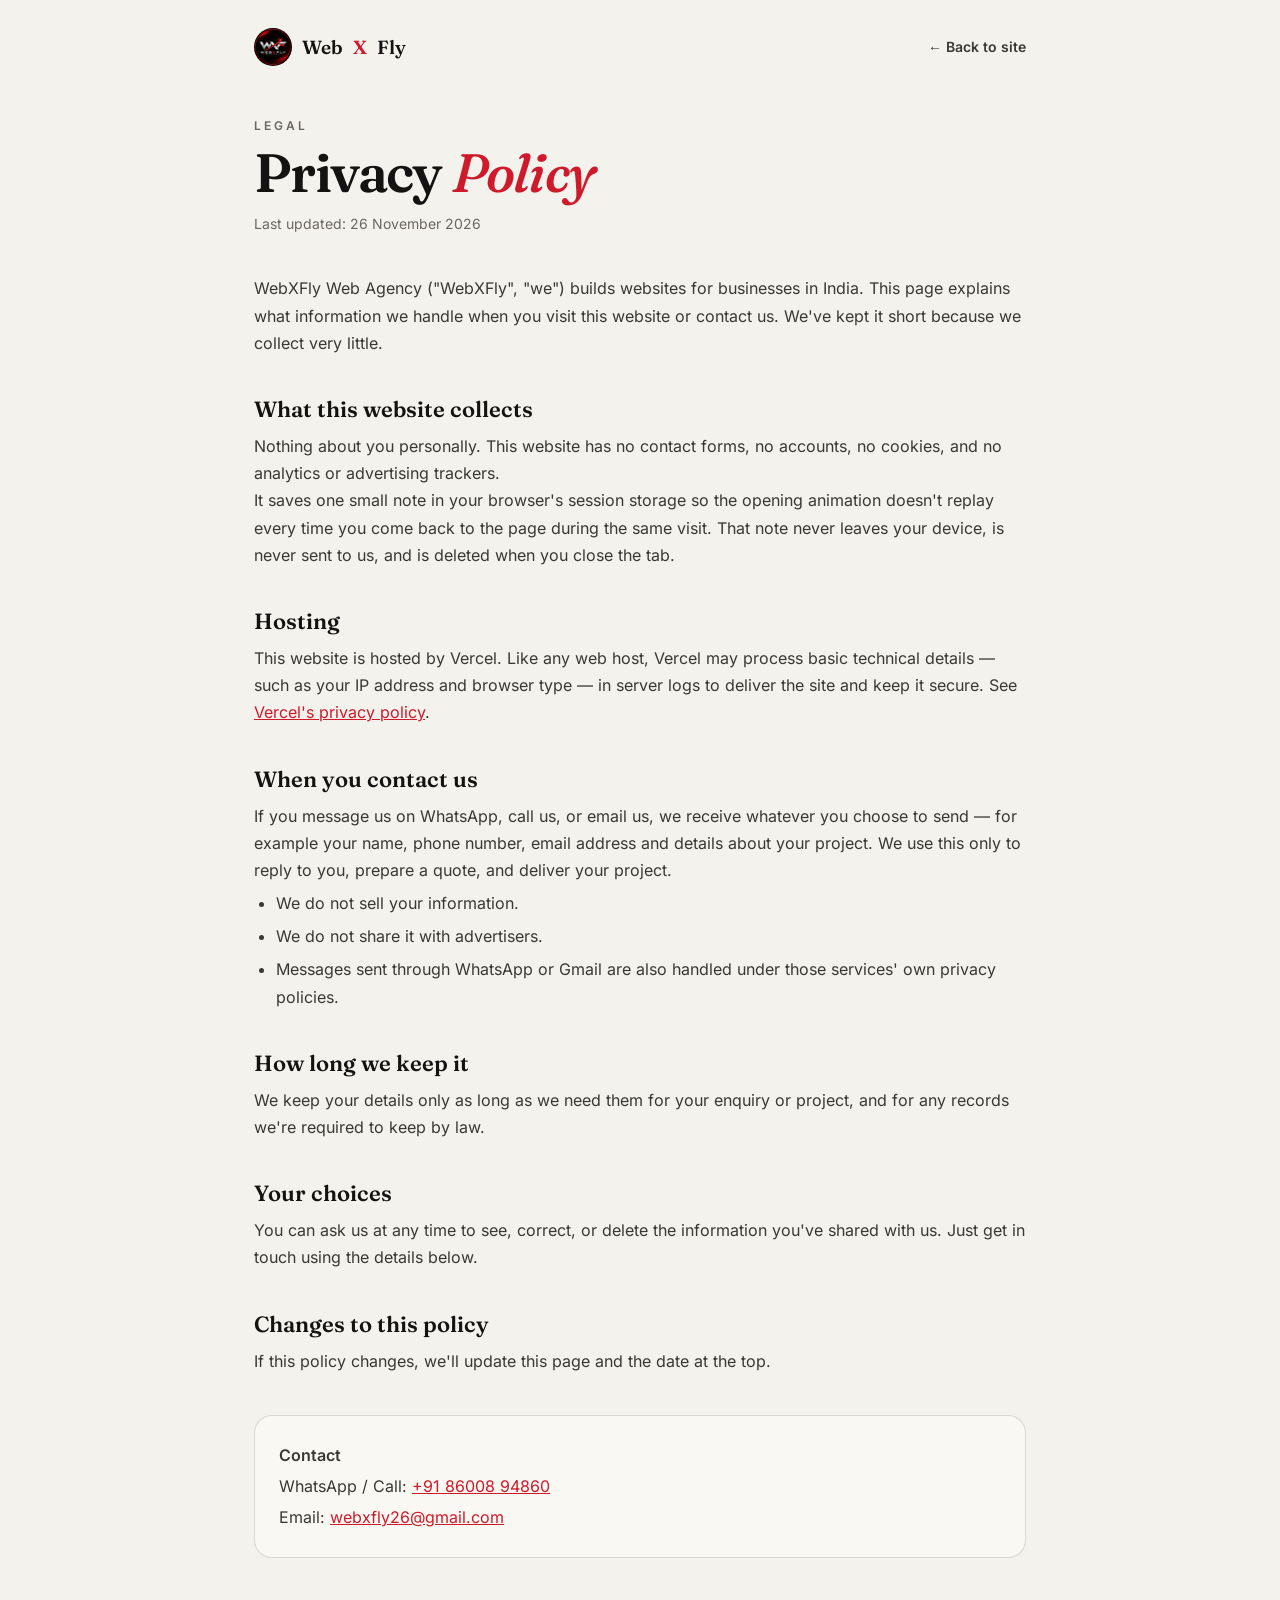
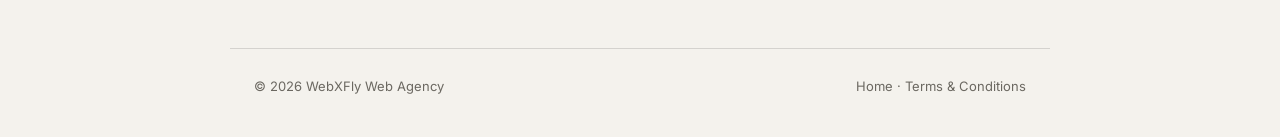
==== webxfly-website/privacy.html @ d068961c "Add files via upload" ====
<!DOCTYPE html>
<html lang="en">
<head>
  <meta charset="UTF-8">
  <meta name="viewport" content="width=device-width, initial-scale=1.0">
  <title>Privacy Policy — WebXFly</title>
  <meta name="description" content="How WebXFly handles your information. This website uses no cookies, no tracking and no forms.">
  <meta name="theme-color" content="#f4f2ed">
  <link rel="icon" href="favicon.ico" sizes="48x48">
  <link rel="icon" href="assets/icon-192.png" type="image/png" sizes="192x192">
  <link rel="manifest" href="site.webmanifest">
  <link rel="stylesheet" href="css/legal.css">
</head>
<body>
  <div class="top">
    <a class="brand" href="index.html"><img src="assets/logo.png" alt="" width="38" height="38">Web<span>X</span>Fly</a>
    <a class="back" href="index.html">← Back to site</a>
  </div>

  <main>
    <p class="kick">Legal</p>
    <h1>Privacy <em>Policy</em></h1>
    <p class="date">Last updated: 26 November 2026</p>

    <p>WebXFly Web Agency ("WebXFly", "we") builds websites for businesses in India. This page explains what information
      we handle when you visit this website or contact us. We've kept it short because we collect very little.</p>

    <h2>What this website collects</h2>
    <p>Nothing about you personally. This website has no contact forms, no accounts, no cookies, and no analytics or
      advertising trackers.</p>
    <p>It saves one small note in your browser's session storage so the opening animation doesn't replay every time you
      come back to the page during the same visit. That note never leaves your device, is never sent to us, and is
      deleted when you close the tab.</p>

    <h2>Hosting</h2>
    <p>This website is hosted by Vercel. Like any web host, Vercel may process basic technical details — such as your IP
      address and browser type — in server logs to deliver the site and keep it secure. See
      <a href="https://vercel.com/legal/privacy-policy" target="_blank" rel="noopener noreferrer">Vercel's privacy policy</a>.</p>

    <h2>When you contact us</h2>
    <p>If you message us on WhatsApp, call us, or email us, we receive whatever you choose to send — for example your
      name, phone number, email address and details about your project. We use this only to reply to you, prepare a
      quote, and deliver your project.</p>
    <ul>
      <li>We do not sell your information.</li>
      <li>We do not share it with advertisers.</li>
      <li>Messages sent through WhatsApp or Gmail are also handled under those services' own privacy policies.</li>
    </ul>

    <h2>How long we keep it</h2>
    <p>We keep your details only as long as we need them for your enquiry or project, and for any records we're required
      to keep by law.</p>

    <h2>Your choices</h2>
    <p>You can ask us at any time to see, correct, or delete the information you've shared with us. Just get in touch
      using the details below.</p>

    <h2>Changes to this policy</h2>
    <p>If this policy changes, we'll update this page and the date at the top.</p>

    <div class="box">
      <p><b>Contact</b></p>
      <p>WhatsApp / Call: <a href="tel:+918600894860">+91&nbsp;86008&nbsp;94860</a></p>
      <p>Email: <a href="#" data-mail="gmail.com|webxfly26" data-subject="Privacy question"><span data-mail-text>tap to email us</span></a></p>
    </div>
  </main>

  <footer>
    <span>© 2026 WebXFly Web Agency</span>
    <span><a href="index.html">Home</a> · <a href="terms.html">Terms &amp; Conditions</a></span>
  </footer>
  <script src="js/mail.js"></script>
</body>
</html>
---- webxfly-website/css/legal.css ----
/* WebXFly — Privacy, Terms and 404 pages */
@font-face{font-family:'Fraunces';font-style:italic;font-weight:500;font-display:swap;src:url(../assets/fonts/fraunces-latin-500-italic.woff2) format('woff2')}
@font-face{font-family:'Fraunces';font-weight:600;font-display:swap;src:url(../assets/fonts/fraunces-latin-600-normal.woff2) format('woff2')}
@font-face{font-family:'Inter';font-weight:400;font-display:swap;src:url(../assets/fonts/inter-latin-400-normal.woff2) format('woff2')}
@font-face{font-family:'Inter';font-weight:600;font-display:swap;src:url(../assets/fonts/inter-latin-600-normal.woff2) format('woff2')}
:root{--paper:#f4f2ed;--ink:#141312;--ink-2:#3a3833;--muted:#6b6861;--red:#ce1a2b;--line:rgba(20,18,16,.14)}
*{margin:0;padding:0;box-sizing:border-box}
body{background:var(--paper);color:var(--ink);font:400 16px/1.7 'Inter',system-ui,sans-serif;-webkit-font-smoothing:antialiased}
a{color:var(--red)}
:focus-visible{outline:2px solid var(--red);outline-offset:3px;border-radius:4px}
.top{display:flex;align-items:center;justify-content:space-between;gap:16px;max-width:820px;margin:0 auto;padding:28px 24px}
.top .brand{display:flex;align-items:center;gap:10px;color:var(--ink);text-decoration:none;font:600 19px 'Fraunces',serif}
.top .brand img{width:38px;height:38px;border-radius:50%}
.top .brand span{color:var(--red)}
.top .back{font:600 14px 'Inter';text-decoration:none;color:var(--ink-2)}
main{max-width:820px;margin:0 auto;padding:24px 24px 90px}
.kick{font:600 12px 'Inter';letter-spacing:.24em;text-transform:uppercase;color:var(--muted)}
h1{font:600 clamp(34px,6vw,54px)/1.05 'Fraunces',serif;letter-spacing:-.03em;margin:12px 0 10px}
h1 em{font-style:italic;font-weight:500;color:var(--red)}
.date{color:var(--muted);font-size:14px;margin-bottom:40px}
h2{font:600 22px 'Fraunces',serif;margin:38px 0 10px}
p,li{color:var(--ink-2)}
ul{padding-left:22px}
li{margin:6px 0}
.box{background:#faf8f3;border:1px solid var(--line);border-radius:18px;padding:22px 24px;margin-top:40px}
.box p{margin:4px 0}
footer{border-top:1px solid var(--line);max-width:820px;margin:0 auto;padding:26px 24px 40px;font-size:13px;color:var(--muted);display:flex;gap:20px;flex-wrap:wrap;justify-content:space-between}
footer a{color:var(--muted);text-decoration:none}
footer a:hover{color:var(--red)}
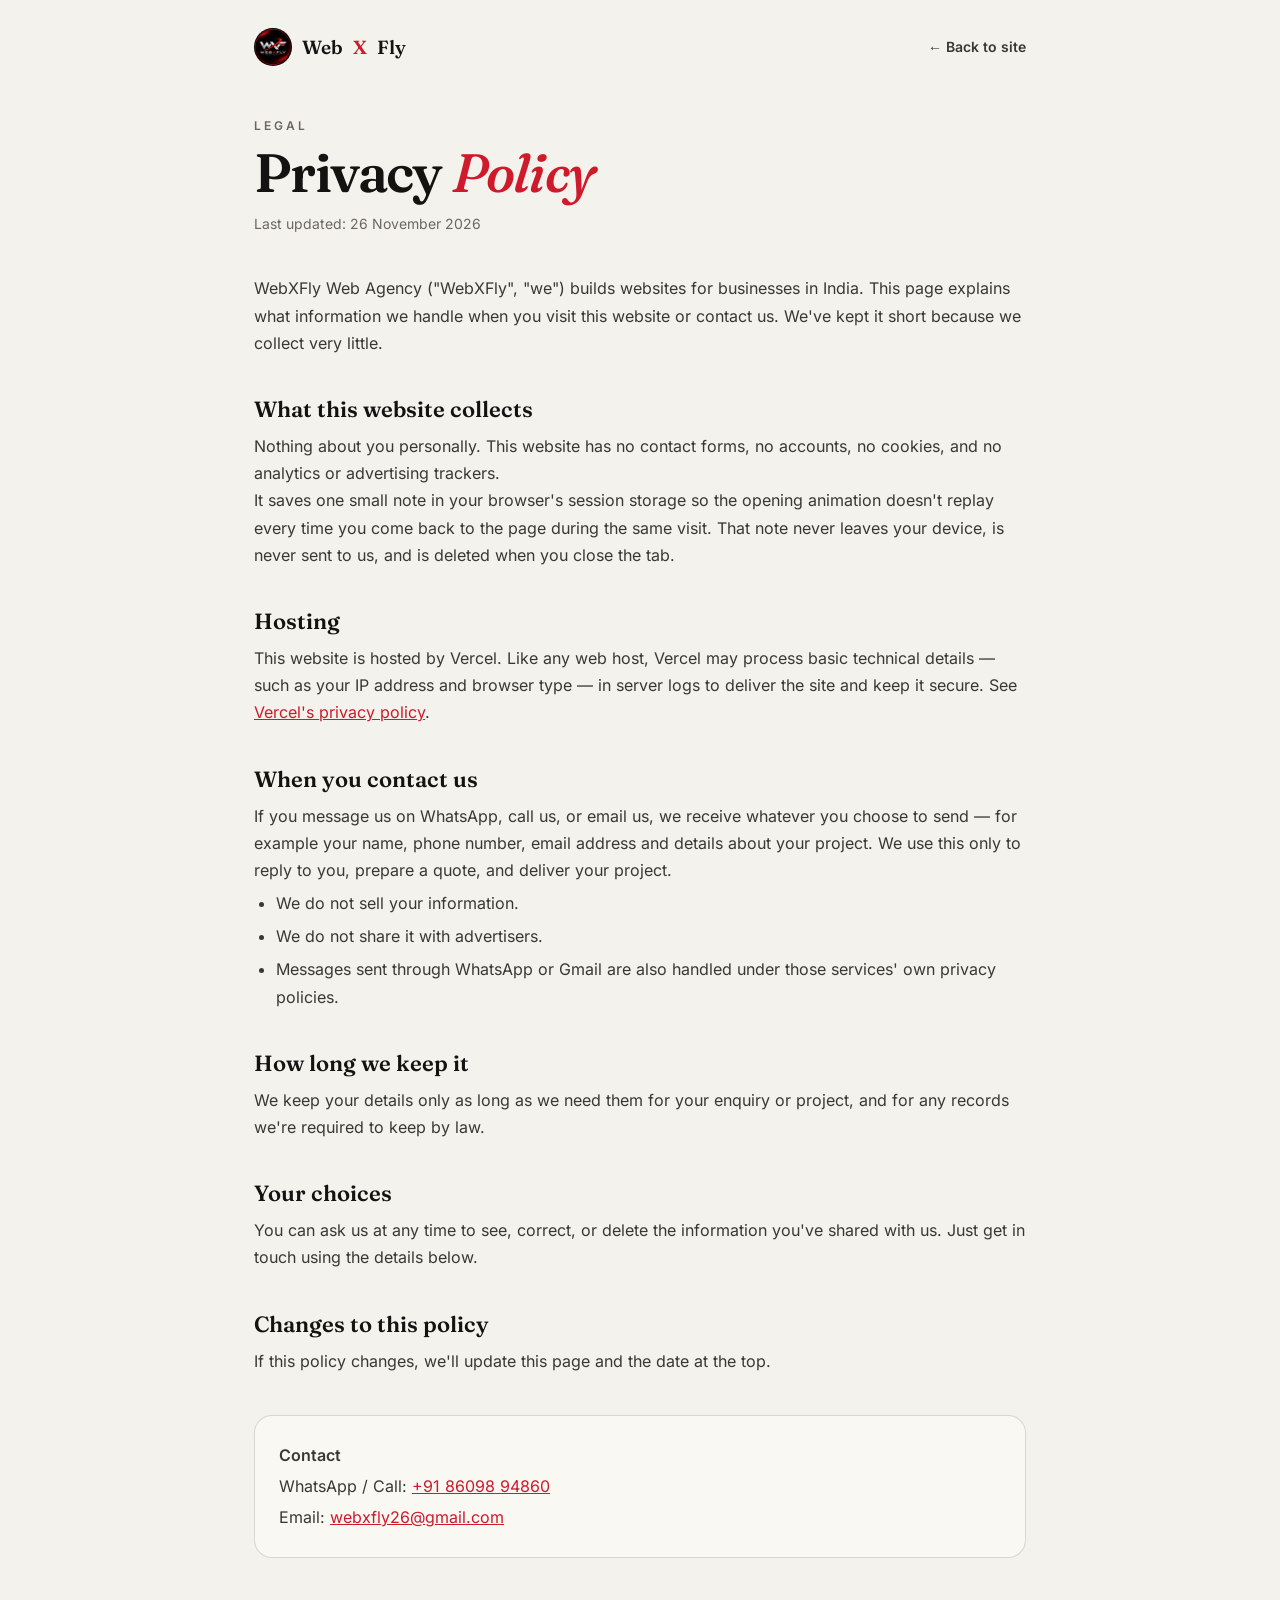
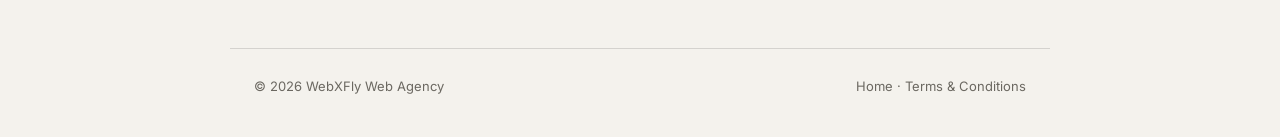
==== commit 47cf6cd6: "Fix contact number and add git config files - Use the correct phone number (+91 8609894860) for ever" ====
--- a/webxfly-website/privacy.html
+++ b/webxfly-website/privacy.html
@@ -60,7 +60,7 @@
 
     <div class="box">
       <p><b>Contact</b></p>
-      <p>WhatsApp / Call: <a href="tel:+918600894860">+91&nbsp;86008&nbsp;94860</a></p>
+      <p>WhatsApp / Call: <a href="tel:+918609894860">+91&nbsp;86098&nbsp;94860</a></p>
       <p>Email: <a href="#" data-mail="gmail.com|webxfly26" data-subject="Privacy question"><span data-mail-text>tap to email us</span></a></p>
     </div>
   </main>
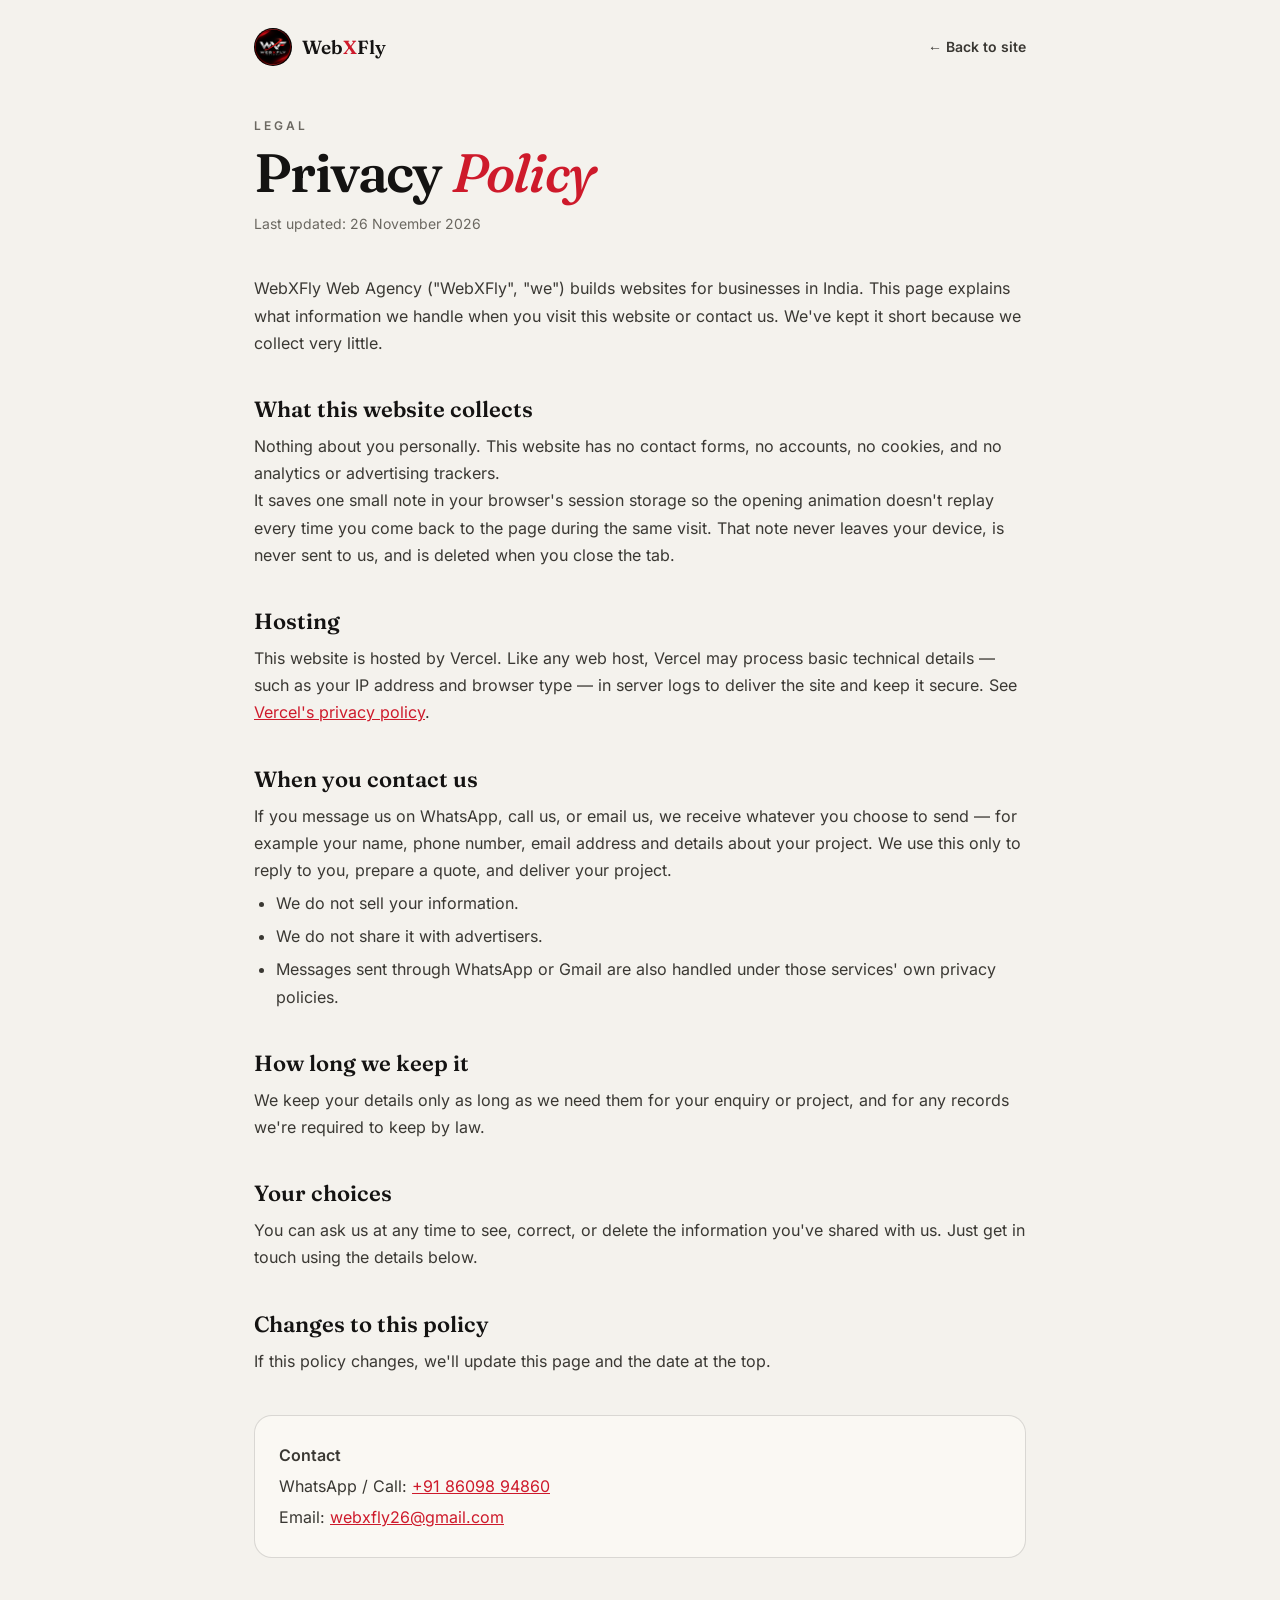
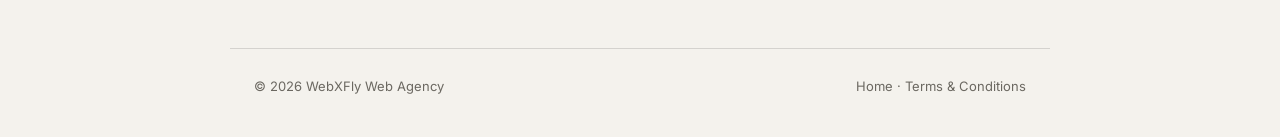
==== commit a0b4dade: "Smoother intro and final polish - Intro: ring split into three layers so the spinning parts rotate  " ====
--- a/webxfly-website/privacy.html
+++ b/webxfly-website/privacy.html
@@ -5,6 +5,7 @@
   <meta name="viewport" content="width=device-width, initial-scale=1.0">
   <title>Privacy Policy — WebXFly</title>
   <meta name="description" content="How WebXFly handles your information. This website uses no cookies, no tracking and no forms.">
+  <link rel="canonical" href="https://webxfly.vercel.app/privacy">
   <meta name="theme-color" content="#f4f2ed">
   <link rel="icon" href="favicon.ico" sizes="48x48">
   <link rel="icon" href="assets/icon-192.png" type="image/png" sizes="192x192">
@@ -13,7 +14,7 @@
 </head>
 <body>
   <div class="top">
-    <a class="brand" href="index.html"><img src="assets/logo.png" alt="" width="38" height="38">Web<span>X</span>Fly</a>
+    <a class="brand" href="index.html"><img src="assets/logo.png" alt="" width="38" height="38"><span class="wm">Web<em>X</em>Fly</span></a>
     <a class="back" href="index.html">← Back to site</a>
   </div>
 
--- a/webxfly-website/css/legal.css
+++ b/webxfly-website/css/legal.css
@@ -11,7 +11,7 @@
 .top{display:flex;align-items:center;justify-content:space-between;gap:16px;max-width:820px;margin:0 auto;padding:28px 24px}
 .top .brand{display:flex;align-items:center;gap:10px;color:var(--ink);text-decoration:none;font:600 19px 'Fraunces',serif}
 .top .brand img{width:38px;height:38px;border-radius:50%}
-.top .brand span{color:var(--red)}
+.top .brand em{color:var(--red);font-style:normal}
 .top .back{font:600 14px 'Inter';text-decoration:none;color:var(--ink-2)}
 main{max-width:820px;margin:0 auto;padding:24px 24px 90px}
 .kick{font:600 12px 'Inter';letter-spacing:.24em;text-transform:uppercase;color:var(--muted)}
@@ -27,3 +27,4 @@
 footer{border-top:1px solid var(--line);max-width:820px;margin:0 auto;padding:26px 24px 40px;font-size:13px;color:var(--muted);display:flex;gap:20px;flex-wrap:wrap;justify-content:space-between}
 footer a{color:var(--muted);text-decoration:none}
 footer a:hover{color:var(--red)}
+.nw{white-space:nowrap}
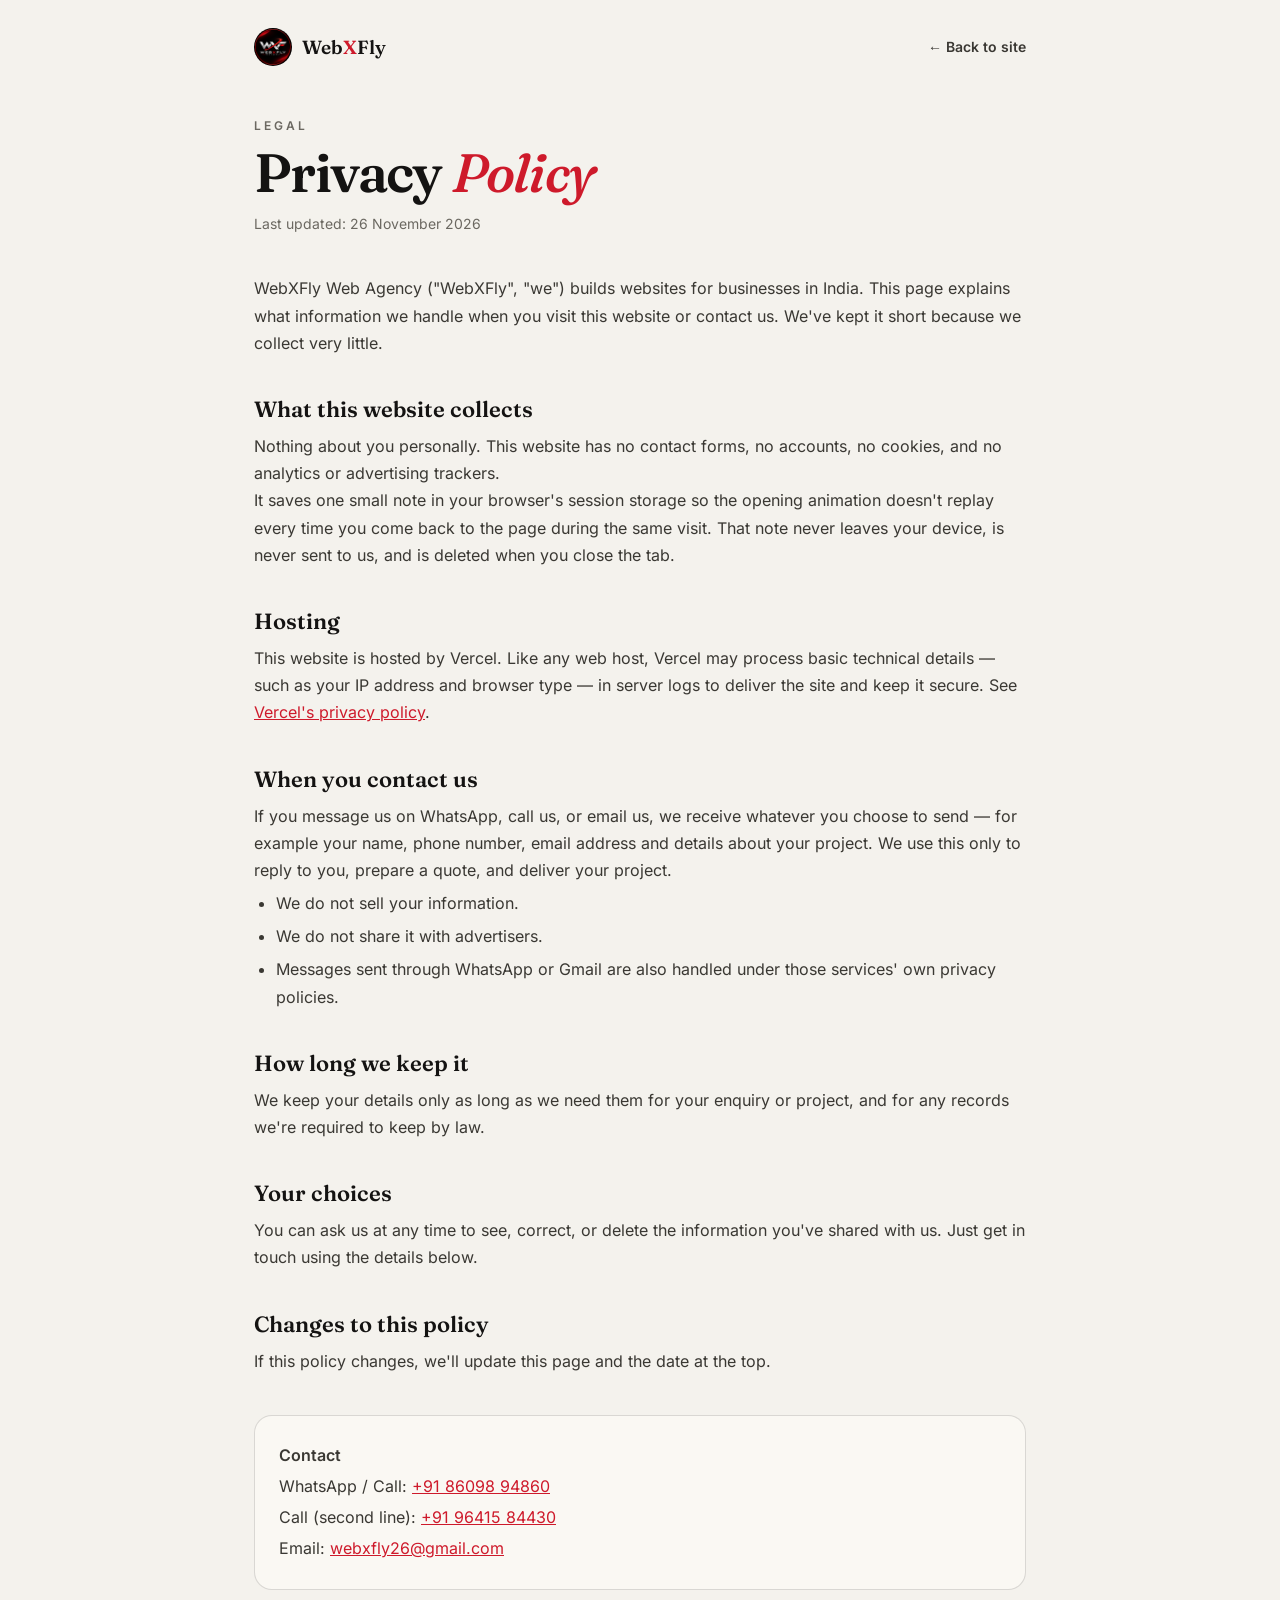
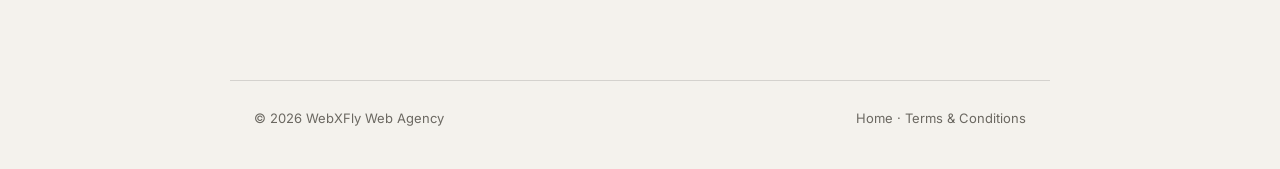
==== commit 36e23c95: "Add a second call number (+91 96415 84430) - Footer: "Call · Line 1" and new "Call · Line 2" rows - " ====
--- a/webxfly-website/privacy.html
+++ b/webxfly-website/privacy.html
@@ -62,6 +62,7 @@
     <div class="box">
       <p><b>Contact</b></p>
       <p>WhatsApp / Call: <a href="tel:+918609894860">+91&nbsp;86098&nbsp;94860</a></p>
+      <p>Call (second line): <a href="tel:+919641584430">+91&nbsp;96415&nbsp;84430</a></p>
       <p>Email: <a href="#" data-mail="gmail.com|webxfly26" data-subject="Privacy question"><span data-mail-text>tap to email us</span></a></p>
     </div>
   </main>
